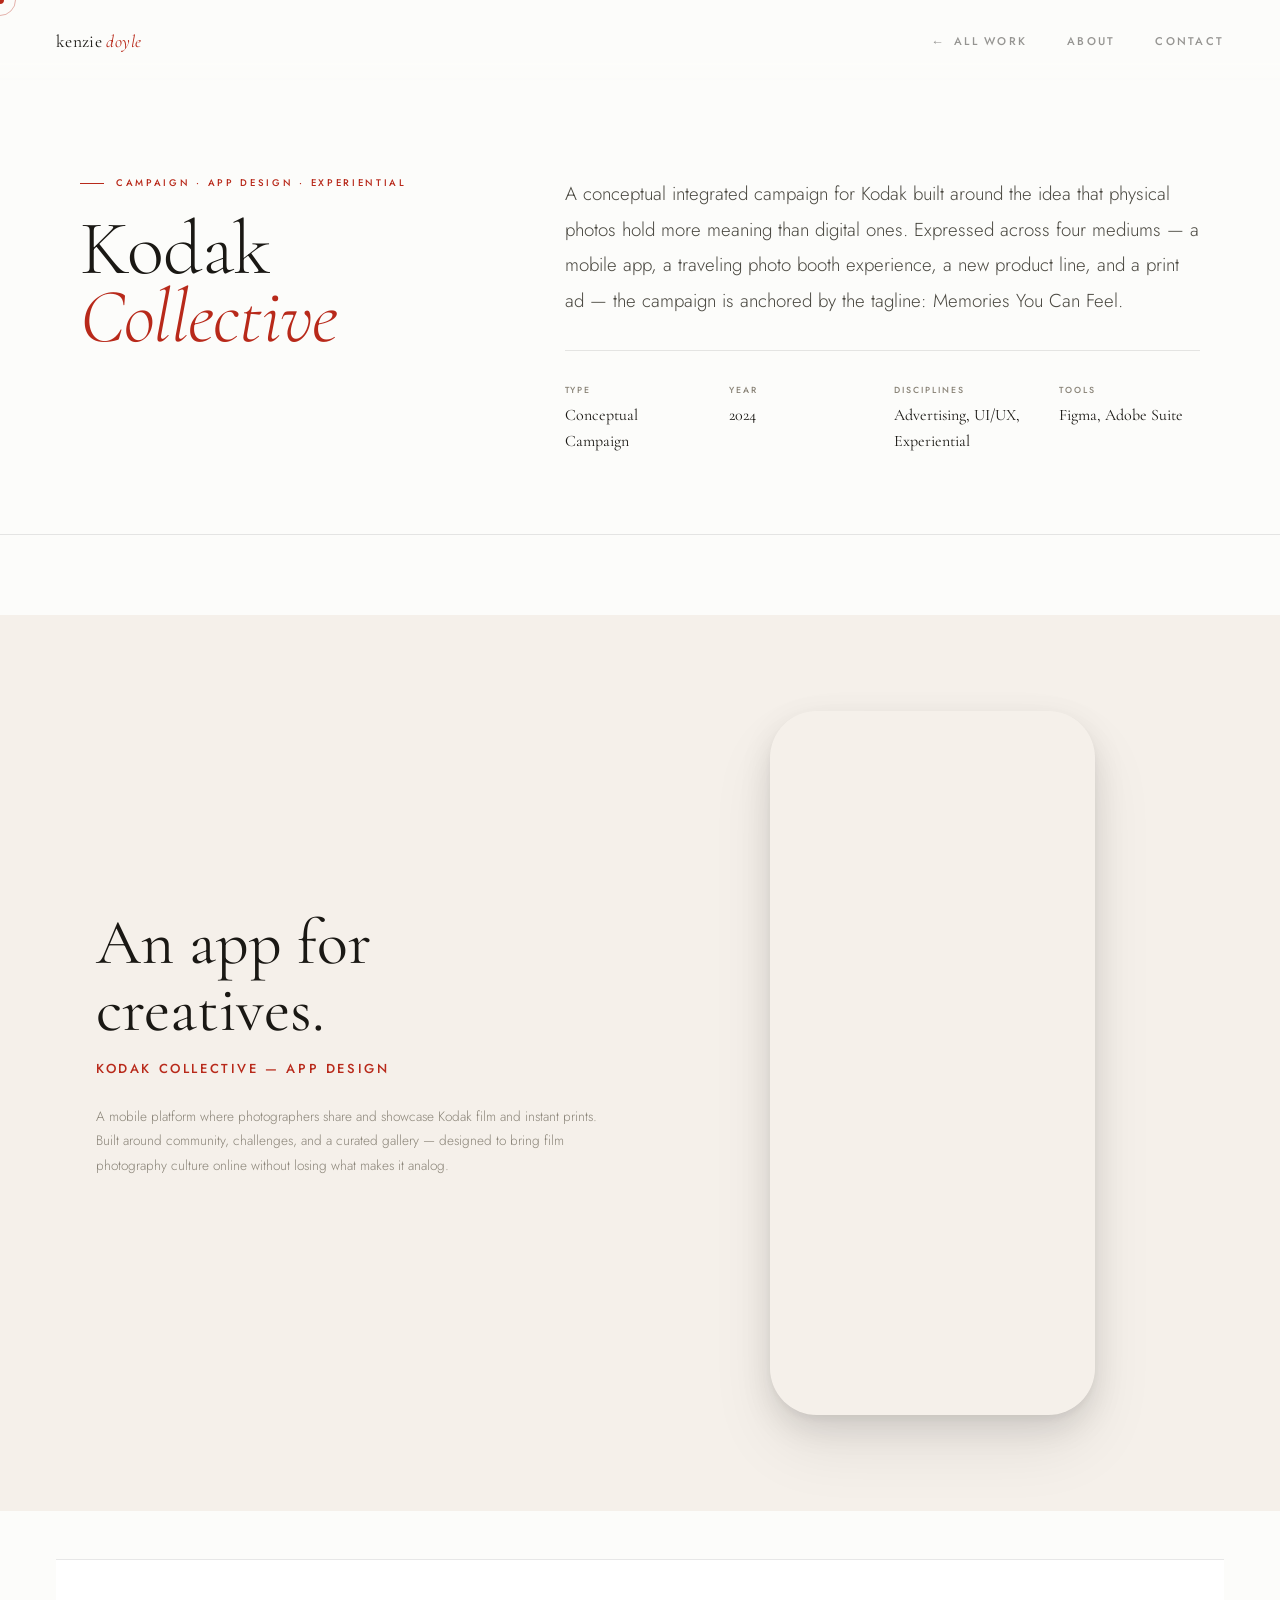
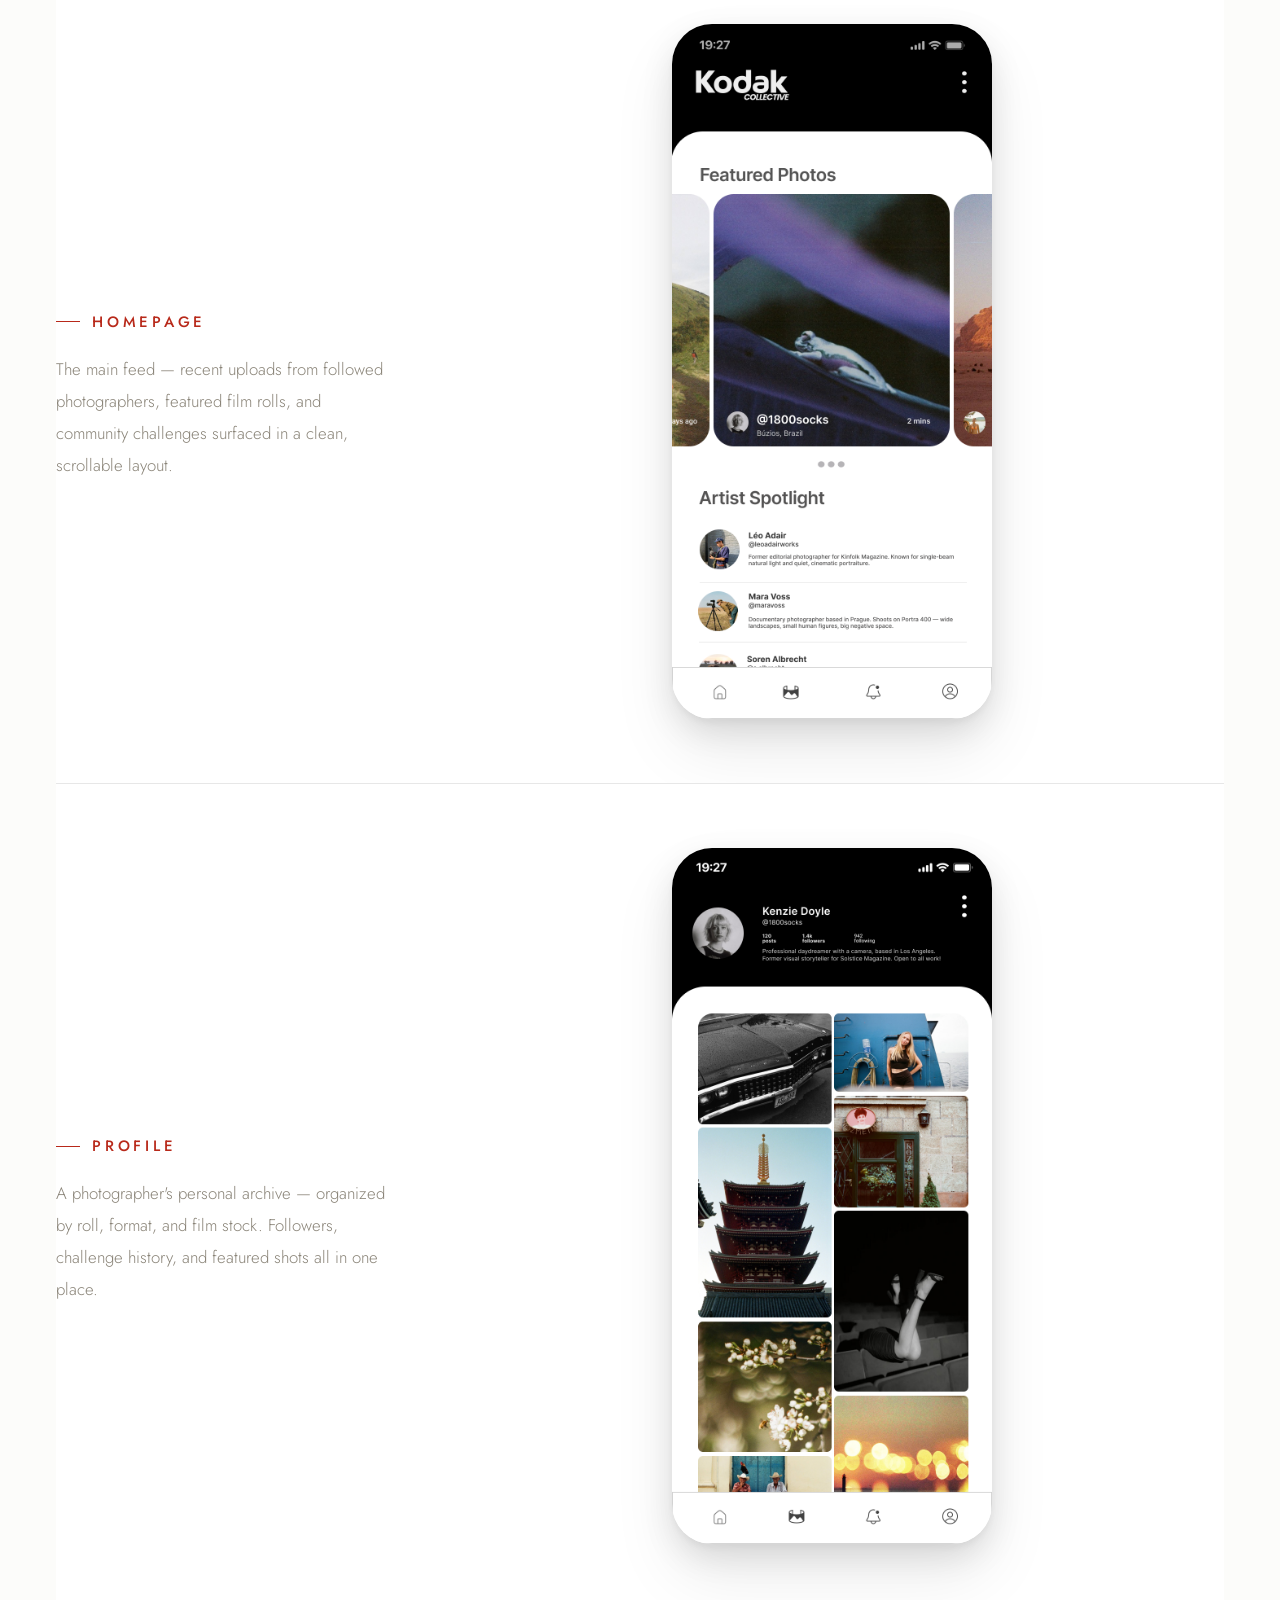
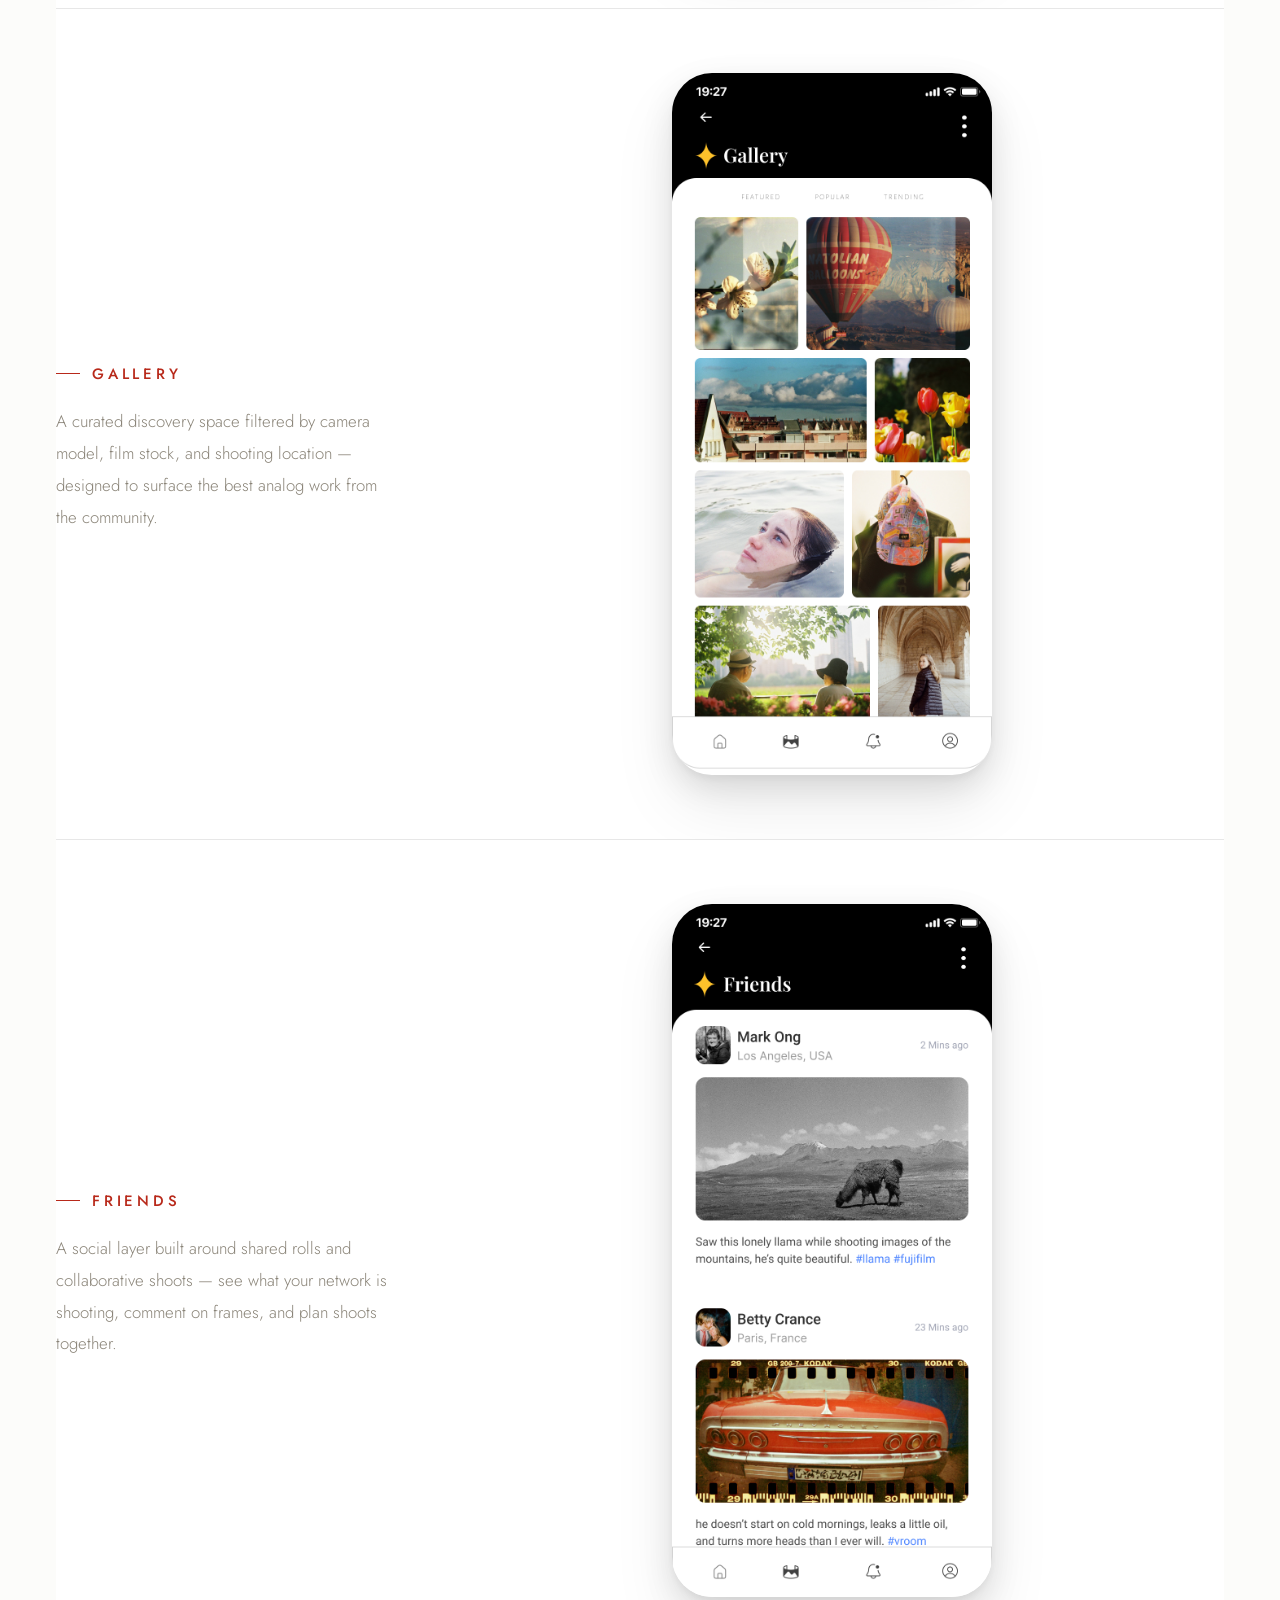
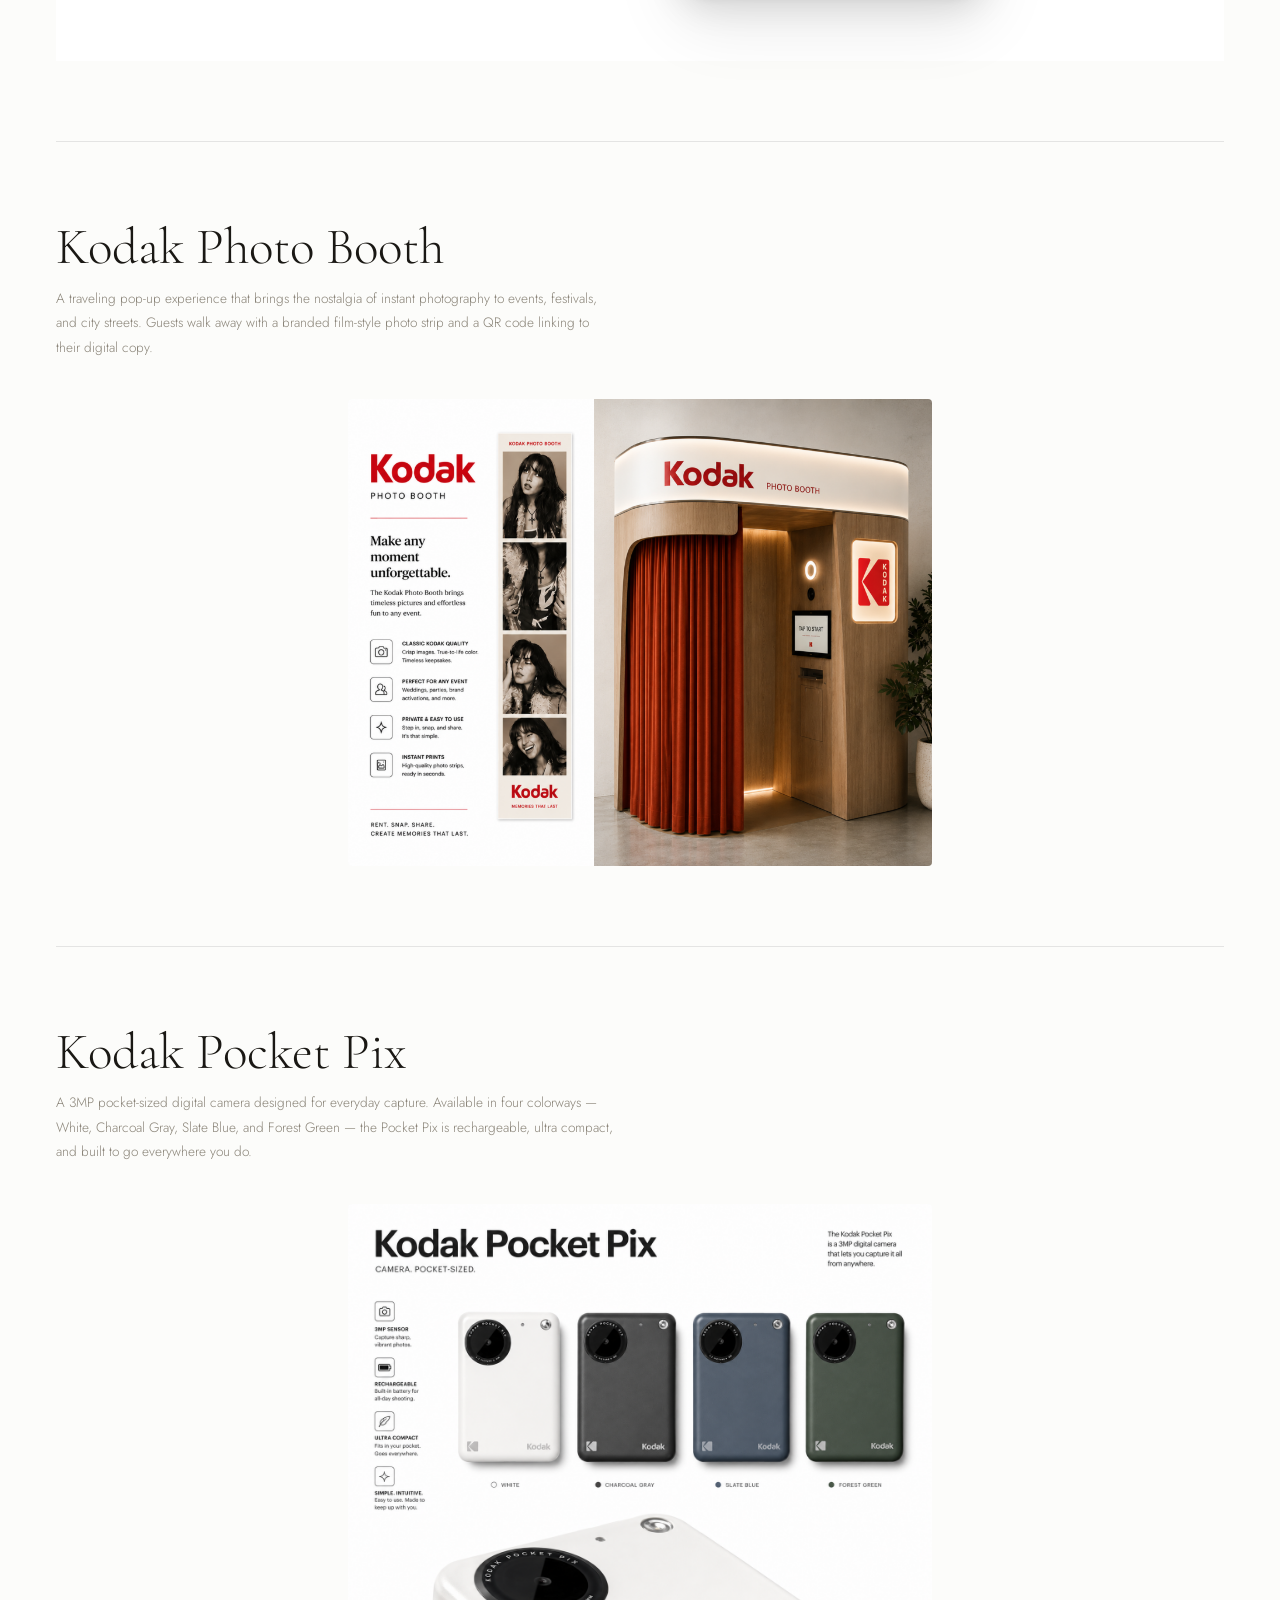
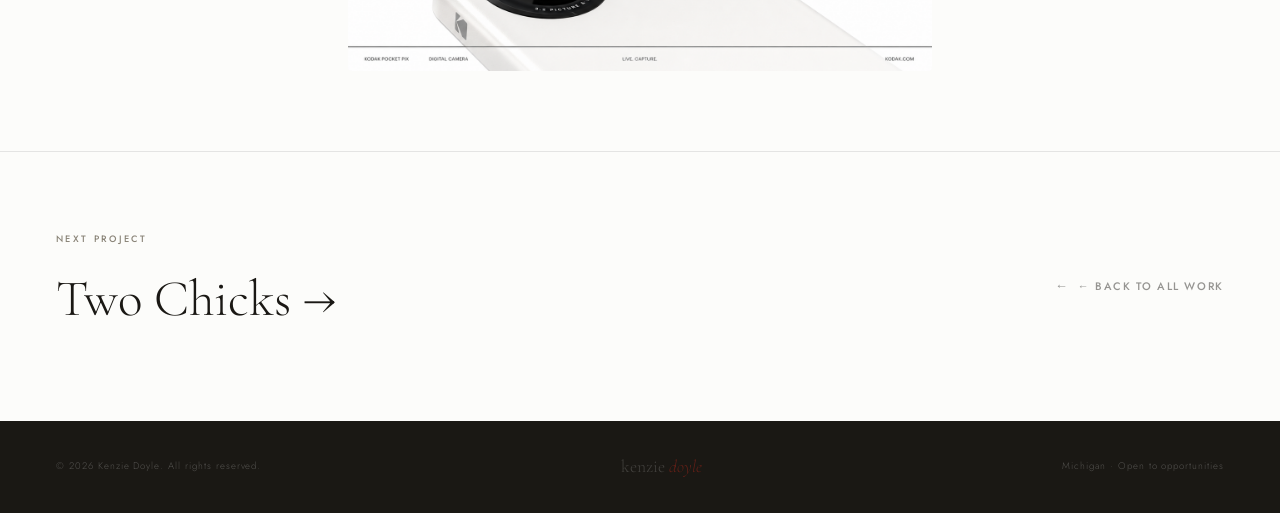
==== kodak.html @ f464783b "full site Add photography page and full site build" ====
<!DOCTYPE html>
<html lang="en">
<head>
<meta charset="UTF-8">
<meta name="viewport" content="width=device-width, initial-scale=1.0">
<title>Kodak Collective — Kenzie Doyle</title>
<link rel="preconnect" href="https://fonts.googleapis.com">
<link rel="preconnect" href="https://fonts.gstatic.com" crossorigin>
<link href="https://fonts.googleapis.com/css2?family=Cormorant+Garamond:ital,wght@0,300;0,400;0,500;1,300;1,400;1,500&family=Jost:wght@300;400;500&display=swap" rel="stylesheet">
<style>
*, *::before, *::after { box-sizing: border-box; margin: 0; padding: 0; }

:root {
  --white: #FCFCFA;
  --white-mid: #f2f0eb;
  --black: #1a1814;
  --red: #b8291a;
  --muted: #8a8478;
  --border: rgba(26,24,20,.1);
  --serif: 'Cormorant Garamond', serif;
  --sans: 'Jost', sans-serif;
}

html { scroll-behavior: smooth; }
body { background:var(--white); color:var(--black); font-family:var(--sans); font-size:16px; line-height:1.6; overflow-x:hidden; cursor:none; }

/* CURSOR */
.cur { position:fixed; width:8px; height:8px; background:var(--red); border-radius:50%; pointer-events:none; z-index:9999; transform:translate(-50%,-50%); transition:width .15s,height .15s; }
.cur-r { position:fixed; width:32px; height:32px; border:1px solid var(--red); border-radius:50%; pointer-events:none; z-index:9998; transform:translate(-50%,-50%); opacity:.35; transition:width .2s,height .2s; }
body:has(a:hover) .cur, body:has(button:hover) .cur { width:16px; height:16px; }
body:has(a:hover) .cur-r, body:has(button:hover) .cur-r { width:48px; height:48px; opacity:.55; }

/* NAV */
nav { position:fixed; top:0; left:0; right:0; z-index:100; display:flex; justify-content:space-between; align-items:center; padding:1.75rem 3.5rem; background:linear-gradient(to bottom,var(--white) 70%,transparent); }
.nav-logo { font-family:var(--serif); font-size:1.1rem; font-weight:400; color:var(--black); text-decoration:none; letter-spacing:.02em; }
.nav-logo em { color:var(--red); font-style:italic; }
.nav-links { display:flex; gap:2.5rem; align-items:center; }
.nav-links a { font-size:.7rem; font-weight:500; letter-spacing:.2em; text-transform:uppercase; color:var(--black); text-decoration:none; opacity:.45; transition:opacity .2s; }
.nav-links a:hover { opacity:1; }
.nav-back { display:flex; align-items:center; gap:.5rem; font-size:.68rem; font-weight:500; letter-spacing:.15em; text-transform:uppercase; color:var(--black); text-decoration:none; opacity:.45; transition:opacity .2s; }
.nav-back:hover { opacity:1; }
.nav-back::before { content:'←'; font-size:.8rem; }

/* HERO */
.project-hero { padding:11rem 5rem 5rem; display:grid; grid-template-columns:0.75fr 1fr; gap:0.5rem; align-items:start; border-bottom:1px solid var(--border); }
.project-label { font-size:.6rem; font-weight:500; letter-spacing:.28em; text-transform:uppercase; color:var(--red); display:flex; align-items:center; gap:.75rem; margin-bottom:1.5rem; opacity:0; animation:fi .8s .2s forwards; }
.project-label::before { content:''; width:24px; height:1px; background:var(--red); }
.project-title { font-family:var(--serif); font-size:clamp(3rem,6vw,6.5rem); font-weight:300; line-height:.88; letter-spacing:-.01em; opacity:0; animation:fi .9s .4s forwards; }
.project-title em { font-style:italic; color:var(--red); }
.hero-right { display:flex; flex-direction:column; justify-content:flex-end; gap:2rem; opacity:0; animation:fi .8s .6s forwards; }
.project-desc { font-size:1.17rem; font-weight:300; color:#4a4840; line-height:1.9; max-width:100%; }
.project-meta { display:grid; grid-template-columns:repeat(4,1fr); gap:1.5rem; padding-top:2rem; border-top:1px solid var(--border); }
.meta-label { font-size:.55rem; font-weight:500; letter-spacing:.22em; text-transform:uppercase; color:var(--muted); margin-bottom:.35rem; }
.meta-value { font-family:var(--serif); font-size:1rem; font-weight:400; color:var(--black); }

/* SECTION */
.content-section { padding:5rem 3.5rem; }
.section-heading { font-family:var(--serif); font-size:clamp(2rem,4vw,3.5rem); font-weight:300; line-height:1; margin-bottom:.75rem; }
.section-sub { font-size:.85rem; font-weight:300; color:var(--muted); max-width:560px; line-height:1.8; margin-bottom:2.5rem; }

/* VIDEO */
.video-wrapper { width:100%; background:#000; border-radius:2px; overflow:hidden; margin-bottom:2.5rem; }
.video-wrapper video { width:100%; display:block; max-height:80vh; object-fit:contain; }

/* APP SECTION */
.app-section { padding:5rem 3.5rem; }
.app-top { display:grid; grid-template-columns:1fr 1fr; gap:5rem; align-items:center; background:#F5F0EA; padding:6rem 6rem; border-radius:0; width:calc(100% + 7rem); margin-left:-3.5rem; margin-right:-3.5rem; }
.app-screen-rows { margin-top:3rem; }
.app-screen-row { display:grid; grid-template-columns:1fr 1fr; gap:4rem; align-items:center; padding:4rem 0; background:#fff; border-top:1px solid var(--border); }
.app-video-col { display:flex; justify-content:center; align-items:center; }
.app-video-col .phone-center { transform:none; box-shadow:0 4px 6px rgba(0,0,0,.04),0 12px 32px rgba(0,0,0,.10),0 32px 64px rgba(0,0,0,.08); }

.app-screen-row > div:first-child { display:flex; flex-direction:column; gap:1.25rem; min-width:380px; justify-content:flex-start; padding-top:3rem; }
.app-screen-label { font-size:15px; font-weight:500; letter-spacing:0.25em; text-transform:uppercase; color:var(--red); display:flex; align-items:center; gap:.75rem; }
.app-screen-label::before { content:''; width:24px; height:1px; background:var(--red); }
.app-screen-info { font-size:1.05rem; font-weight:300; color:var(--muted); line-height:1.9; max-width:340px; }
.app-screen-img { width:320px; border-radius:40px; box-shadow:0 4px 6px rgba(0,0,0,.04),0 12px 32px rgba(0,0,0,.10),0 32px 64px rgba(0,0,0,.08); display:block; }
.phone-center { width:325px; height:704px; border-radius:47px; overflow:hidden; position:relative; flex-shrink:0; }
.app-editorial-headline { font-family:var(--serif); font-size:4rem; font-weight:400; line-height:1.05; color:var(--black); margin-bottom:1rem; }
.app-editorial-sub { font-size:13px; font-weight:500; letter-spacing:.2em; text-transform:uppercase; color:var(--red); margin-bottom:1.5rem; }
.phone-center video { position:static; width:100%; height:100%; object-fit:cover; display:block; }

/* PLACEHOLDER */
.placeholder { width:100%; background:var(--white-mid); border:1px dashed var(--border); border-radius:2px; display:flex; flex-direction:column; align-items:center; justify-content:center; gap:.5rem; }
.placeholder.video-ph { aspect-ratio:16/9; }
.placeholder.screen-ph { aspect-ratio:9/16; }
.placeholder span { font-size:.6rem; font-weight:500; letter-spacing:.2em; text-transform:uppercase; color:var(--muted); }

/* 2 COL IMAGE */
.grid-2 { display:grid; grid-template-columns:1fr 1fr; gap:6px; }
.grid-2 img { width:100%; display:block; object-fit:cover; }
.grid-2 .placeholder { aspect-ratio:16/9; }

/* FULL IMAGE */
.img-full { width:100%; display:block; object-fit:cover; }
.img-full.placeholder { aspect-ratio:16/9; }

/* NEXT PROJECT */
.next-project { padding:5rem 3.5rem; border-top:1px solid var(--border); display:flex; justify-content:space-between; align-items:center; flex-wrap:wrap; gap:2rem; }
.next-label { font-size:.58rem; font-weight:500; letter-spacing:.25em; text-transform:uppercase; color:var(--muted); margin-bottom:.75rem; }
.next-title { font-family:var(--serif); font-size:clamp(2rem,4vw,3.5rem); font-weight:300; color:var(--black); text-decoration:none; display:block; transition:color .2s; }
.next-title:hover { color:var(--red); }

/* FOOTER */
footer { background:var(--black); padding:2rem 3.5rem; display:flex; justify-content:space-between; align-items:center; flex-wrap:wrap; gap:1rem; }
footer p { font-size:.6rem; letter-spacing:.1em; color:rgba(252,252,250,.25); font-weight:300; }
.f-logo { font-family:var(--serif); font-size:1.1rem; font-weight:300; color:rgba(252,252,250,.18); }
.f-logo em { font-style:italic; color:rgba(184,41,26,.45); }

/* REVEAL */
.rv { opacity:0; transform:translateY(22px); transition:opacity .8s ease,transform .8s ease; }
.rv.on { opacity:1; transform:translateY(0); }

@keyframes fi { from{opacity:0;}to{opacity:1;} }

@media(max-width:900px){
  nav { padding:1.25rem 1.5rem; }
  .project-hero { grid-template-columns:1fr; padding:7rem 1.5rem 3rem; gap:2.5rem; }
  .content-section,.next-project { padding-left:1.5rem; padding-right:1.5rem; }
  .app-section { padding:3.5rem 1.5rem; }
  .app-top { grid-template-columns:1fr; gap:2.5rem; }
  .app-screen-row { grid-template-columns:1fr; gap:1.5rem; }
  .app-screen-img { width:100%; }
  .phone-center { width:100%; height:auto; aspect-ratio:9/19.5; }
  .grid-2 { grid-template-columns:1fr; }
}
</style>
</head>
<body>

<div class="cur" id="c"></div>
<div class="cur-r" id="cr"></div>

<!-- NAV -->
<nav>
  <a href="index.html" class="nav-logo">kenzie <em>doyle</em></a>
  <div class="nav-links">
    <a href="index.html" class="nav-back">All Work</a>
    <a href="index.html#about">About</a>
    <a href="index.html#contact">Contact</a>
  </div>
</nav>

<!-- HERO -->
<section class="project-hero">
  <div class="hero-left">
    <p class="project-label">Campaign · App Design · Experiential</p>
    <h1 class="project-title">Kodak<br><em>Collective</em></h1>
  </div>
  <div class="hero-right">
    <p class="project-desc">A conceptual integrated campaign for Kodak built around the idea that physical photos hold more meaning than digital ones. Expressed across four mediums — a mobile app, a traveling photo booth experience, a new product line, and a print ad — the campaign is anchored by the tagline: Memories You Can Feel.</p>
    <div class="project-meta">
      <div class="meta-item">
        <p class="meta-label">Type</p>
        <p class="meta-value">Conceptual Campaign</p>
      </div>
      <div class="meta-item">
        <p class="meta-label">Year</p>
        <p class="meta-value">2024</p>
      </div>
      <div class="meta-item">
        <p class="meta-label">Disciplines</p>
        <p class="meta-value">Advertising, UI/UX, Experiential</p>
      </div>
      <div class="meta-item">
        <p class="meta-label">Tools</p>
        <p class="meta-value">Figma, Adobe Suite</p>
      </div>
    </div>
  </div>
</section>

<!-- KODAK COLLECTIVE APP -->
<!-- KODAK COLLECTIVE APP -->
<div class="app-section rv">

  <!-- Top: heading + video -->
  <div class="app-top">
    <div>
      <h2 class="app-editorial-headline">An app for<br>creatives.</h2>
      <p class="app-editorial-sub">Kodak Collective — App Design</p>
      <p class="section-sub">A mobile platform where photographers share and showcase Kodak film and instant prints. Built around community, challenges, and a curated gallery — designed to bring film photography culture online without losing what makes it analog.</p>
    </div>
    <div class="app-video-col">
      <div class="phone-center">
        <iframe src="https://player.vimeo.com/video/1205624296?background=1&autopause=0&loop=1&muted=1" frameborder="0" allow="autoplay; fullscreen" style="position:absolute;top:0;left:0;width:100%;height:100%;"></iframe>
      </div>
      <script src="https://player.vimeo.com/api/player.js"></script>
    </div>
  </div>

  <!-- Screen rows -->
  <div class="app-screen-rows">
    <div class="app-screen-row rv">
      <div>
        <p class="app-screen-label">Homepage</p>
        <p class="app-screen-info">The main feed — recent uploads from followed photographers, featured film rolls, and community challenges surfaced in a clean, scrollable layout.</p>
      </div>
      <div>
        <img src="images/kodak-app-homepage.png" alt="Homepage screen" class="app-screen-img">
      </div>
    </div>
    <div class="app-screen-row rv">
      <div>
        <p class="app-screen-label">Profile</p>
        <p class="app-screen-info">A photographer's personal archive — organized by roll, format, and film stock. Followers, challenge history, and featured shots all in one place.</p>
      </div>
      <div>
        <img src="images/kodak-app-profile.png" alt="Profile screen" class="app-screen-img">
      </div>
    </div>
    <div class="app-screen-row rv">
      <div>
        <p class="app-screen-label">Gallery</p>
        <p class="app-screen-info">A curated discovery space filtered by camera model, film stock, and shooting location — designed to surface the best analog work from the community.</p>
      </div>
      <div>
        <img src="images/kodak-app-gallery.png" alt="Gallery screen" class="app-screen-img">
      </div>
    </div>
    <div class="app-screen-row rv">
      <div>
        <p class="app-screen-label">Friends</p>
        <p class="app-screen-info">A social layer built around shared rolls and collaborative shoots — see what your network is shooting, comment on frames, and plan shoots together.</p>
      </div>
      <div>
        <img src="images/kodak-app-friends.png" alt="Friends screen" class="app-screen-img">
      </div>
    </div>
  </div>

</div>

<hr style="border:none;border-top:1px solid var(--border);margin:0 3.5rem;">

<!-- KODAK PHOTO BOOTH -->
<div class="content-section rv">
  <h2 class="section-heading">Kodak Photo Booth</h2>
  <p class="section-sub">A traveling pop-up experience that brings the nostalgia of instant photography to events, festivals, and city streets. Guests walk away with a branded film-style photo strip and a QR code linking to their digital copy.</p>
  <div class="rv" style="display:flex;justify-content:center;">
    <img src="images/kodak-photobooth.png" alt="Kodak Photo Booth" style="width:50%;border-radius:4px;display:block;">
  </div>
</div>

<hr style="border:none;border-top:1px solid var(--border);margin:0 3.5rem;">

<!-- KODAK MEMORY KIT -->
<div class="content-section rv">
  <h2 class="section-heading">Kodak Pocket Pix</h2>
  <p class="section-sub">A 3MP pocket-sized digital camera designed for everyday capture. Available in four colorways — White, Charcoal Gray, Slate Blue, and Forest Green — the Pocket Pix is rechargeable, ultra compact, and built to go everywhere you do.</p>
  <div class="rv" style="display:flex;justify-content:center;">
    <img src="images/kodak-pocketpix.png" alt="Kodak Pocket Pix" style="width:50%;border-radius:4px;display:block;">
  </div>
</div>

<!-- NEXT PROJECT -->
<div class="next-project rv">
  <div>
    <p class="next-label">Next Project</p>
    <a href="two-chicks.html" class="next-title">Two Chicks →</a>
  </div>
  <a href="index.html" class="nav-back" style="opacity:.45;font-size:.68rem;letter-spacing:.15em;text-transform:uppercase;text-decoration:none;color:var(--black);display:flex;align-items:center;gap:.5rem;transition:opacity .2s;">← Back to All Work</a>
</div>

<footer>
  <p>© 2026 Kenzie Doyle. All rights reserved.</p>
  <span class="f-logo">kenzie <em>doyle</em></span>
  <p>Michigan · Open to opportunities</p>
</footer>

<script>
const C=document.getElementById('c'),R=document.getElementById('cr');
let mx=0,my=0,rx=0,ry=0;
document.addEventListener('mousemove',e=>{mx=e.clientX;my=e.clientY;C.style.left=mx+'px';C.style.top=my+'px';});
(function t(){rx+=(mx-rx)*.1;ry+=(my-ry)*.1;R.style.left=rx+'px';R.style.top=ry+'px';requestAnimationFrame(t);})();

const io=new IntersectionObserver(entries=>{
  entries.forEach(e=>{if(e.isIntersecting){e.target.classList.add('on');io.unobserve(e.target);}});
},{threshold:.08});
document.querySelectorAll('.rv').forEach(el=>io.observe(el));
</script>
</body>
</html>
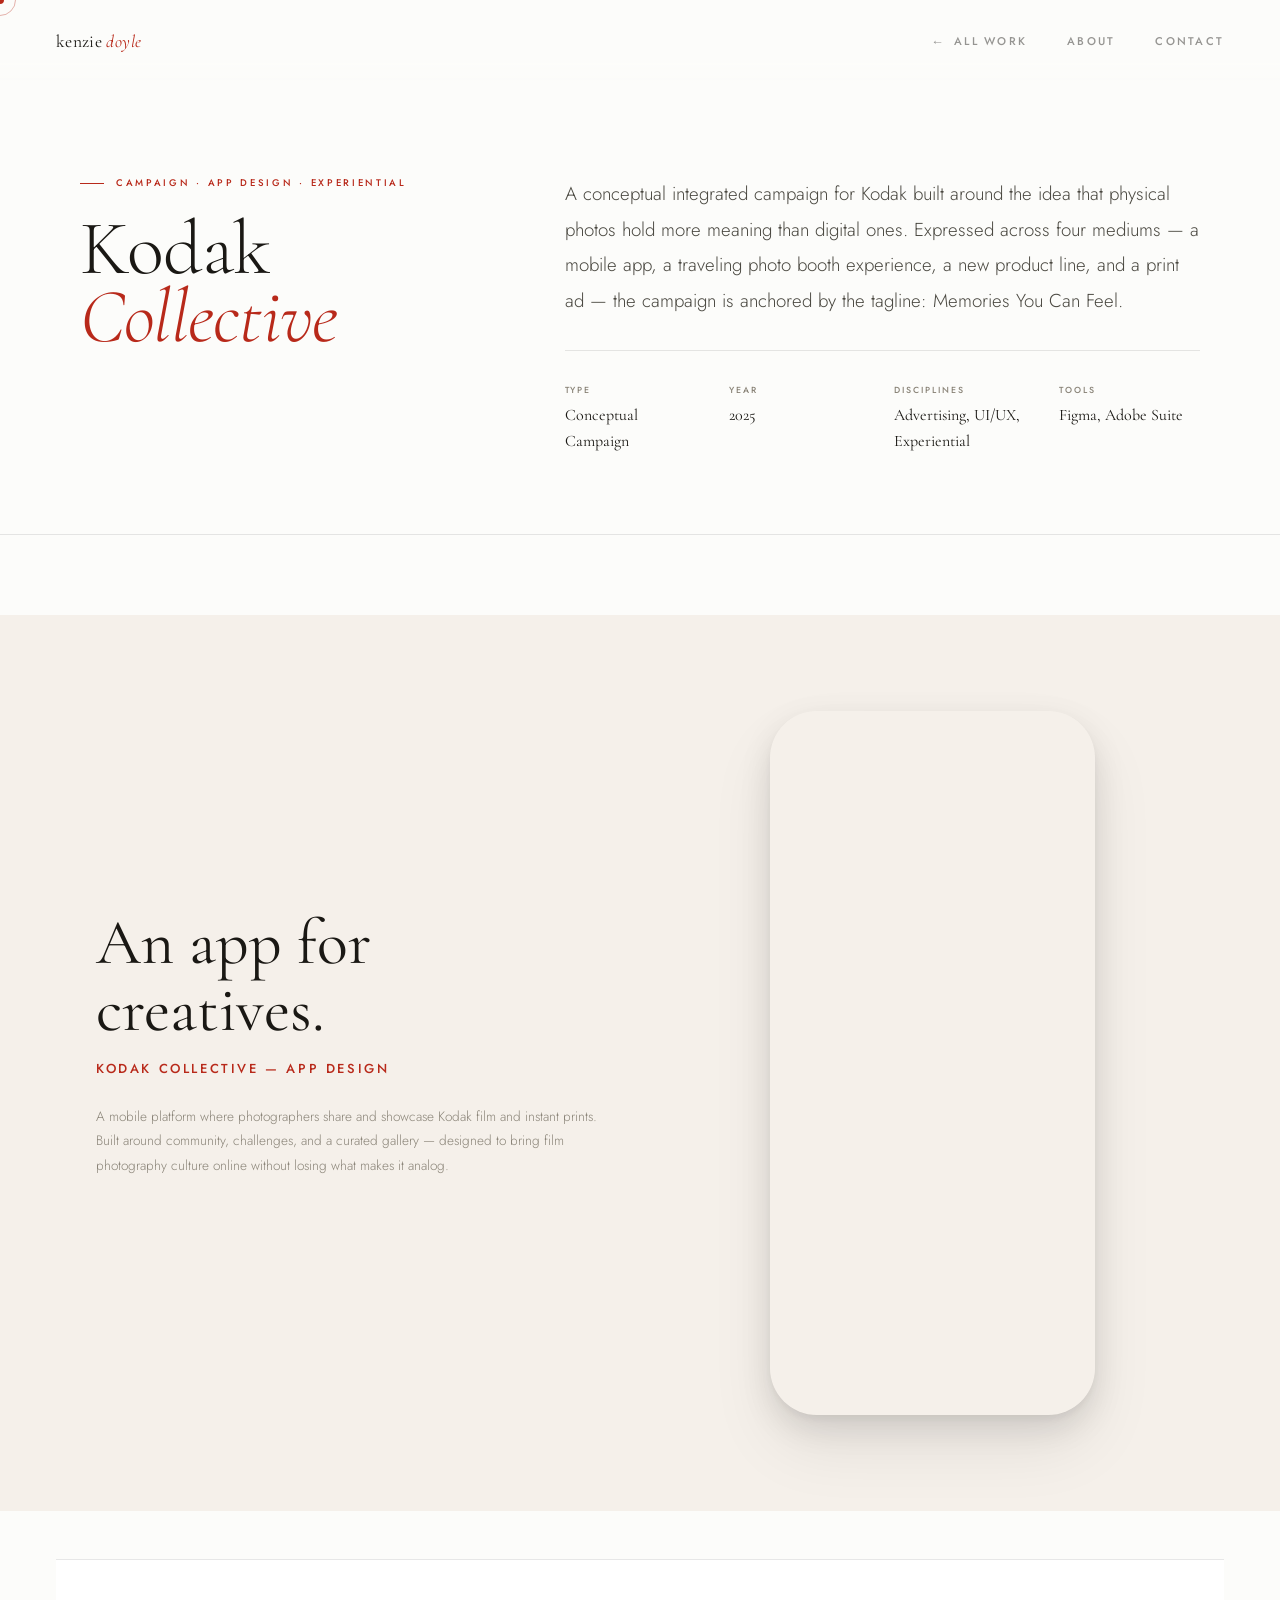
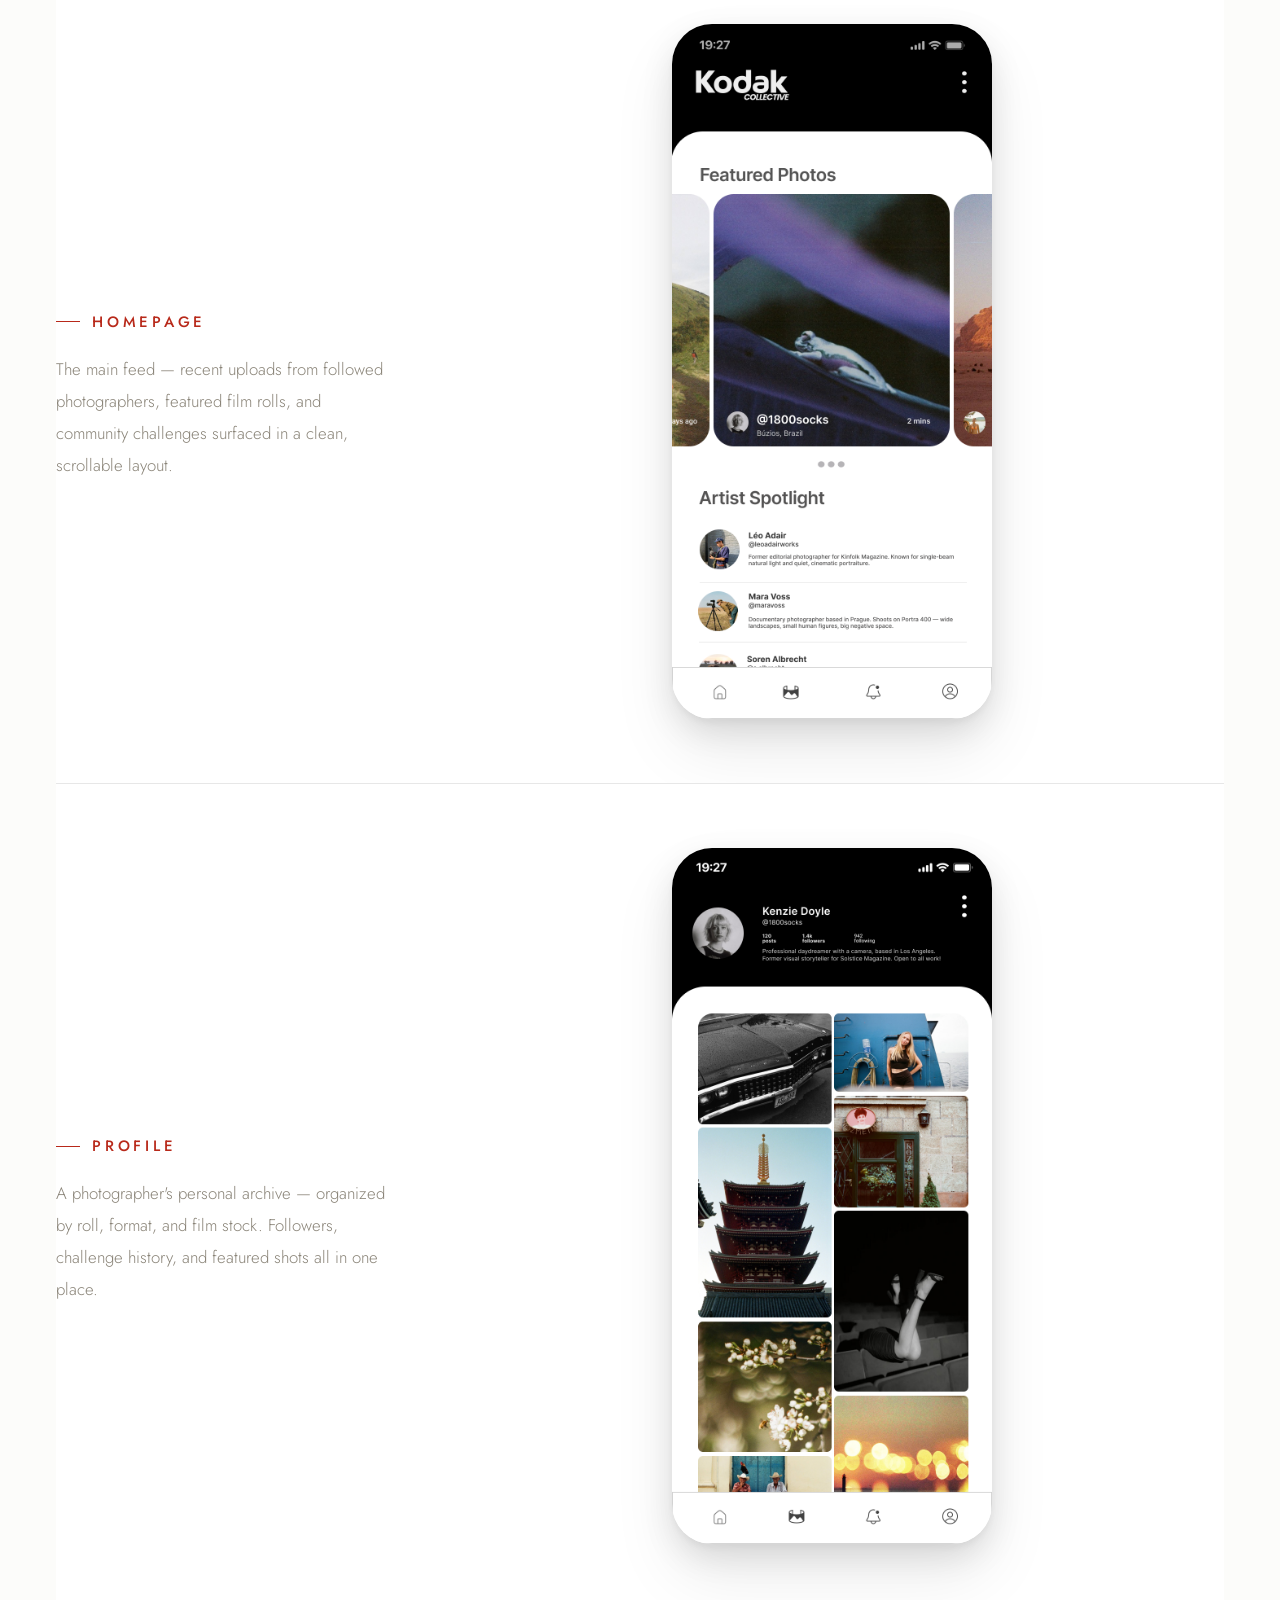
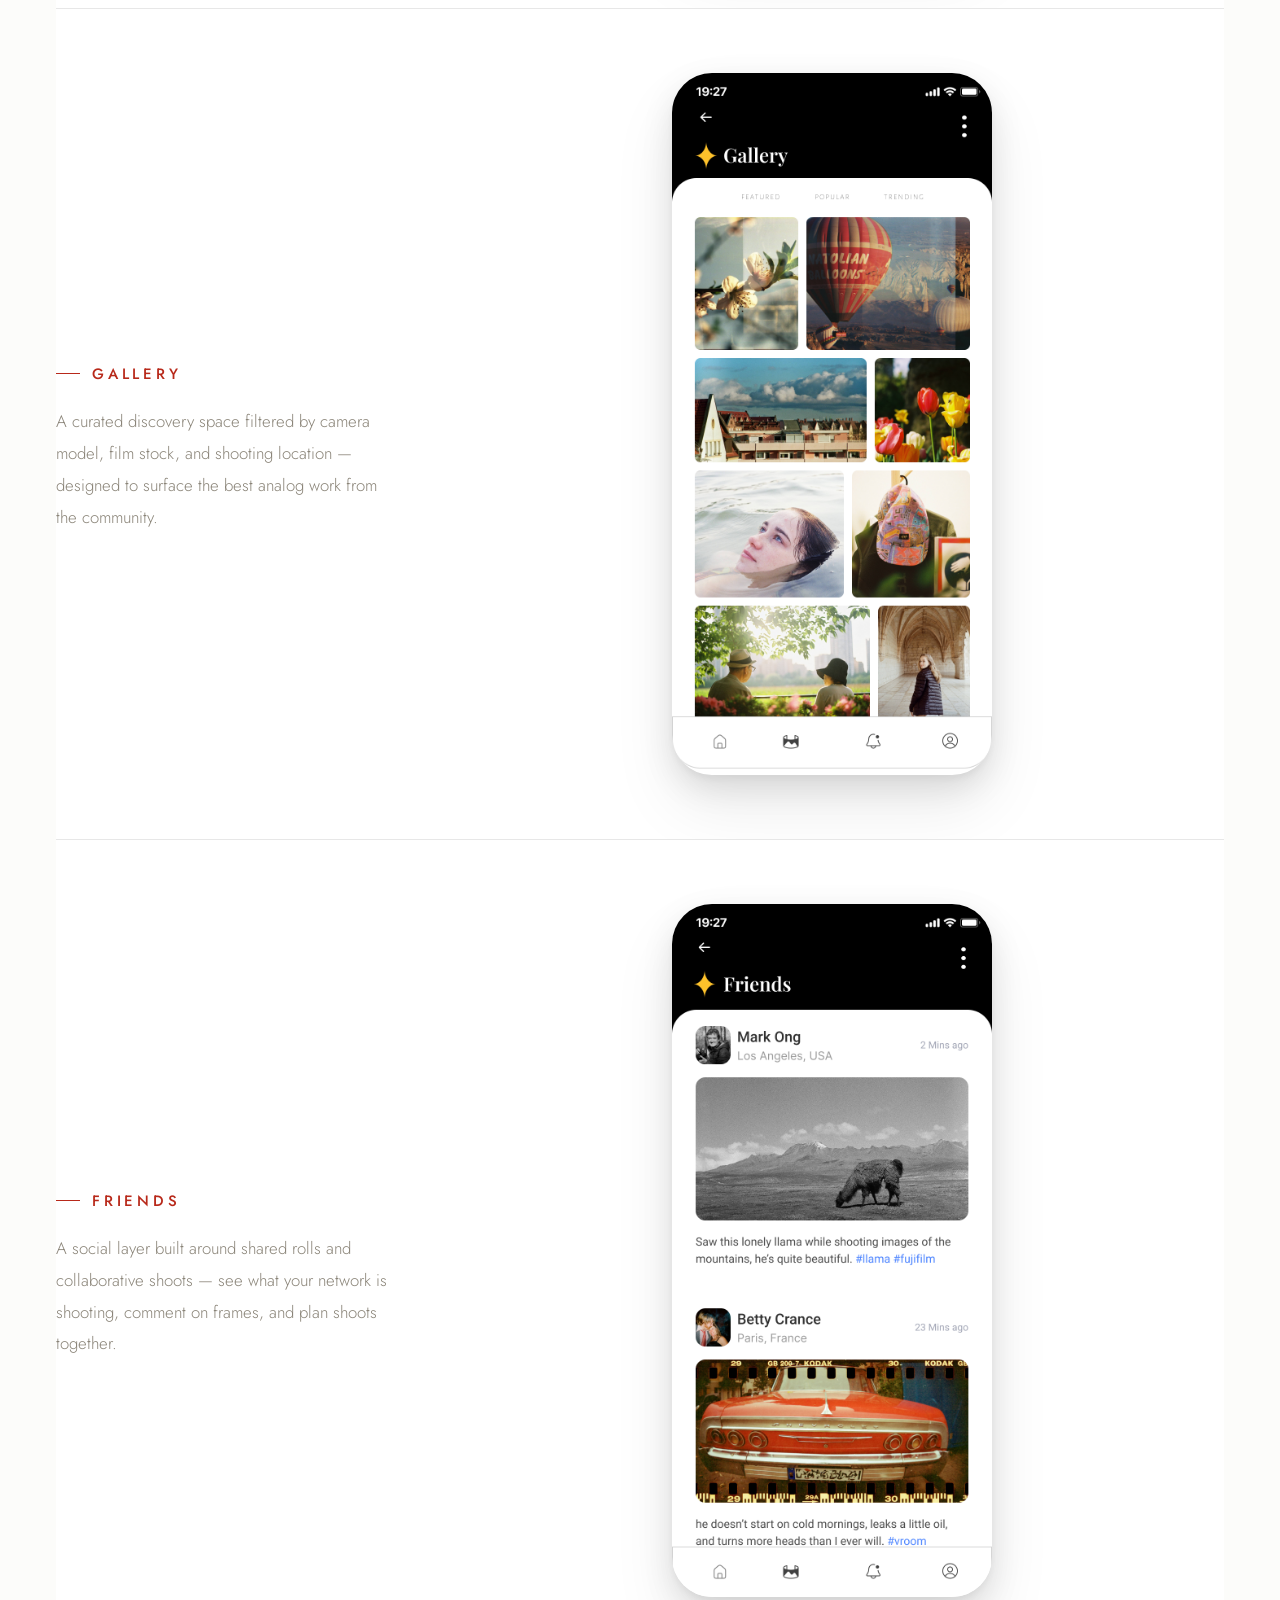
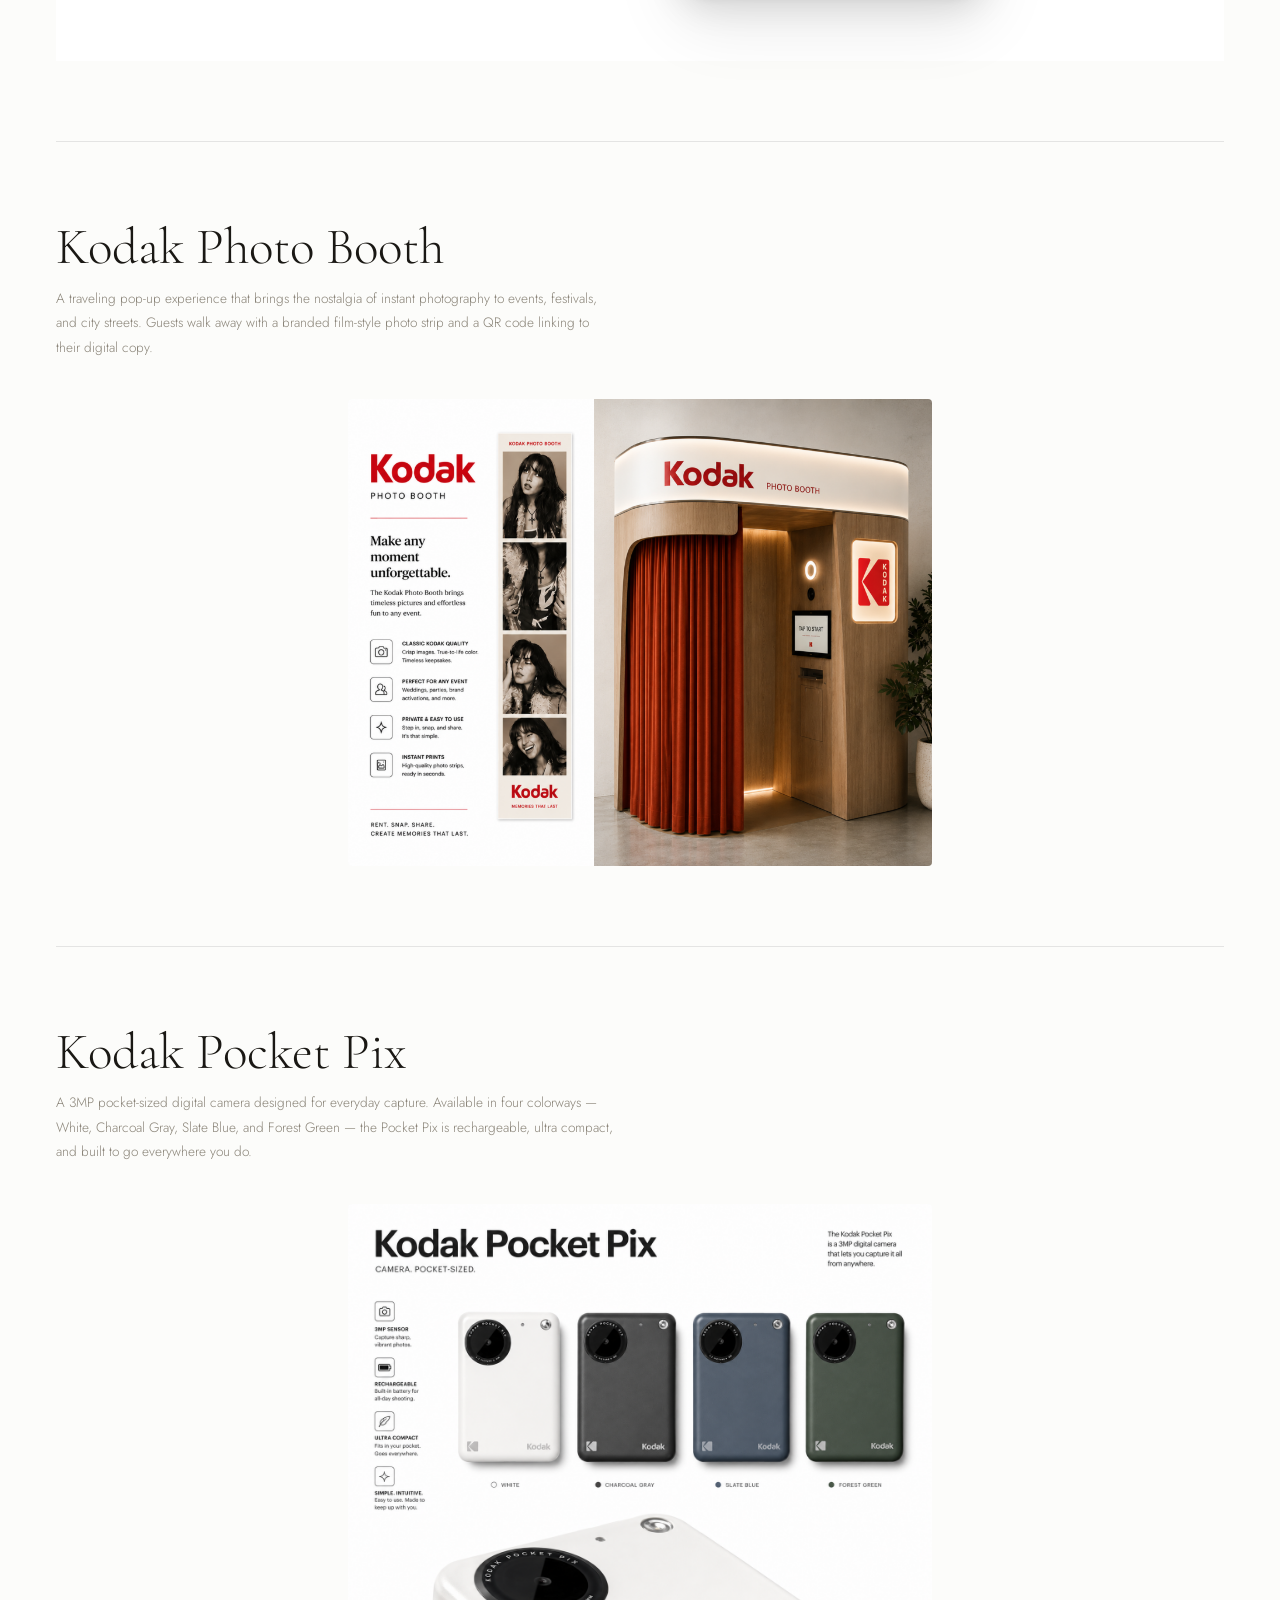
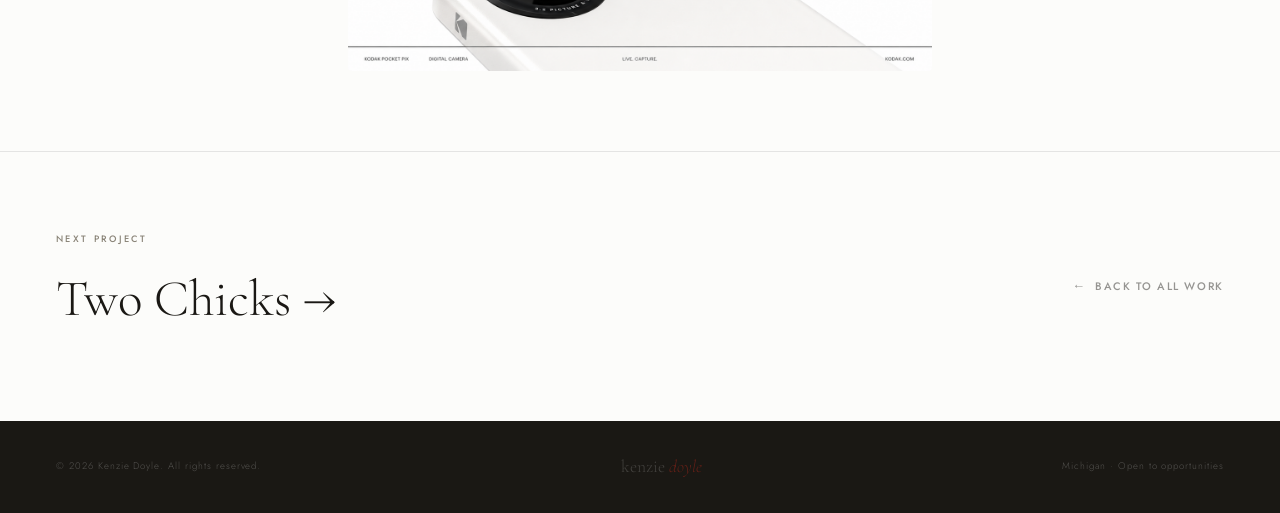
==== commit 622ad31b: "tweaks and edits fixed iphone app walk thru alignment, porject dates" ====
--- a/kodak.html
+++ b/kodak.html
@@ -156,7 +156,7 @@
       </div>
       <div class="meta-item">
         <p class="meta-label">Year</p>
-        <p class="meta-value">2024</p>
+        <p class="meta-value">2025</p>
       </div>
       <div class="meta-item">
         <p class="meta-label">Disciplines</p>
@@ -183,7 +183,7 @@
     </div>
     <div class="app-video-col">
       <div class="phone-center">
-        <iframe src="https://player.vimeo.com/video/1205624296?background=1&autopause=0&loop=1&muted=1" frameborder="0" allow="autoplay; fullscreen" style="position:absolute;top:0;left:0;width:100%;height:100%;"></iframe>
+        <iframe src="https://player.vimeo.com/video/1205624296?background=1&autopause=0&loop=1&muted=1" frameborder="0" allow="autoplay; fullscreen" style="position:absolute; top:50%; left:50%; width:100%; height:100%; /* ADJUST ZOOM: change this scale value to crop in/out on the phone */ /* ADJUST POSITION: tweak the translate % values below to re-center the phone if needed */ transform:translate(-50%,-50%) scale(1.06);"></iframe>
       </div>
       <script src="https://player.vimeo.com/api/player.js"></script>
     </div>
@@ -259,7 +259,7 @@
     <p class="next-label">Next Project</p>
     <a href="two-chicks.html" class="next-title">Two Chicks →</a>
   </div>
-  <a href="index.html" class="nav-back" style="opacity:.45;font-size:.68rem;letter-spacing:.15em;text-transform:uppercase;text-decoration:none;color:var(--black);display:flex;align-items:center;gap:.5rem;transition:opacity .2s;">← Back to All Work</a>
+  <a href="index.html" class="nav-back" style="opacity:.45;font-size:.68rem;letter-spacing:.15em;text-transform:uppercase;text-decoration:none;color:var(--black);display:flex;align-items:center;gap:.5rem;transition:opacity .2s;">Back to All Work</a>
 </div>
 
 <footer>
